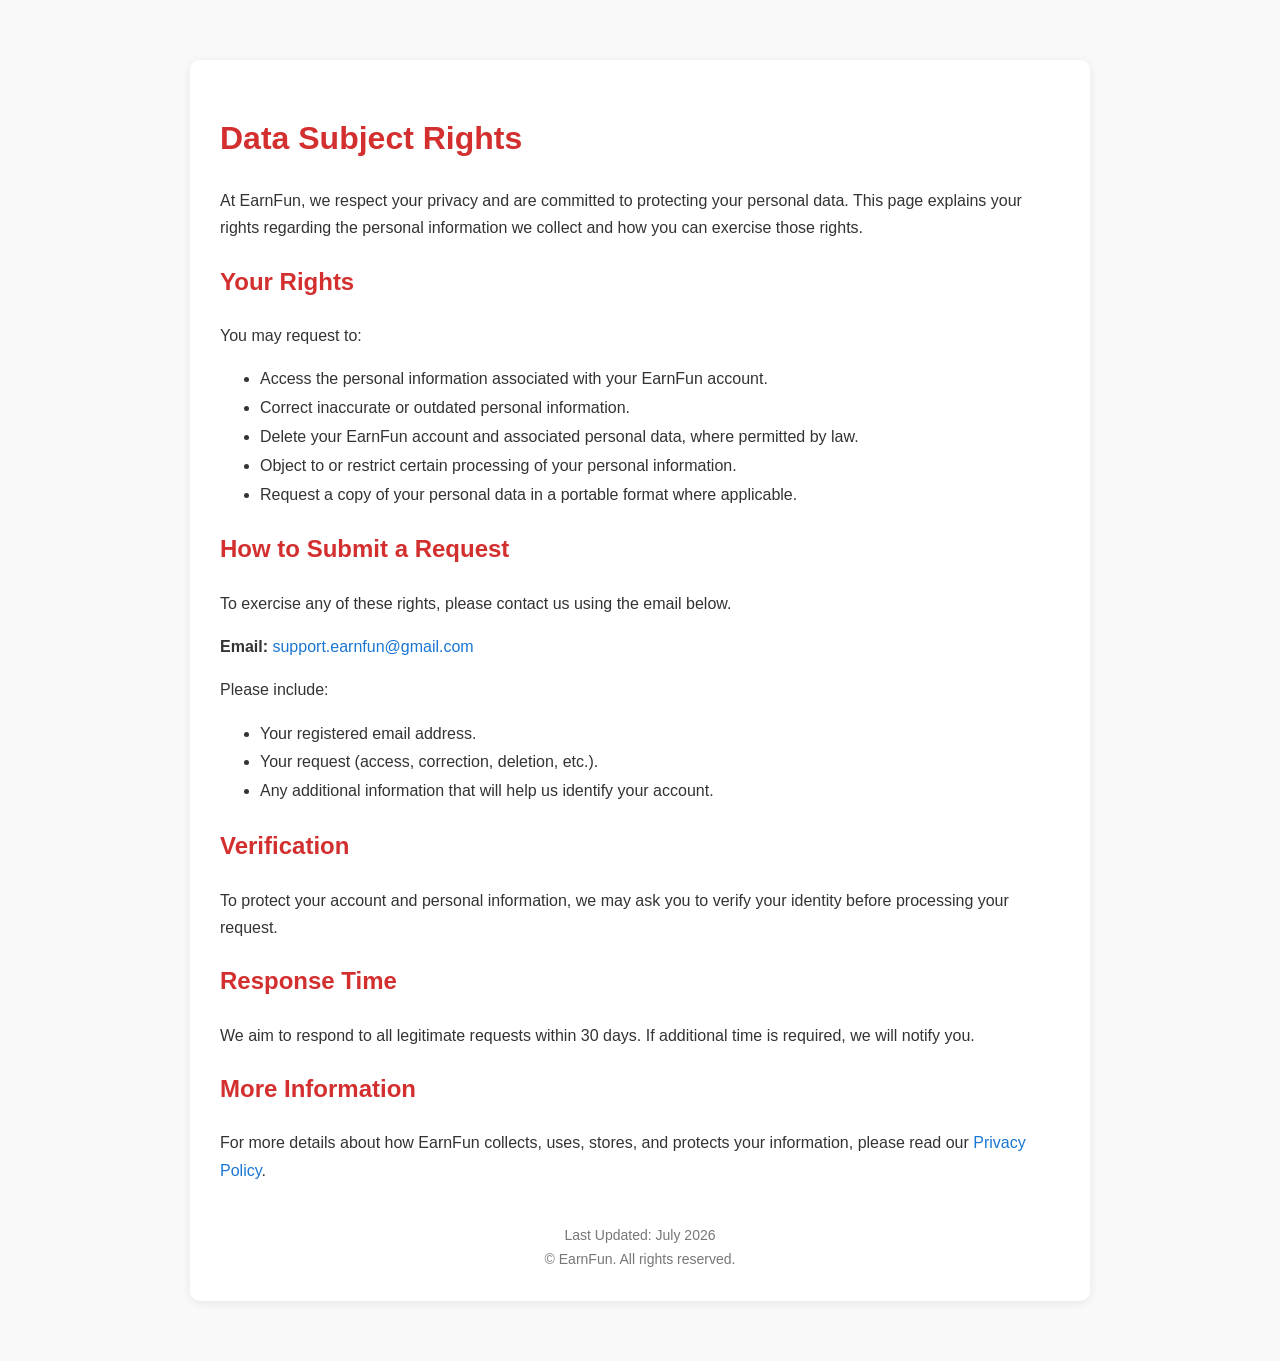
==== data-rights.html @ c032284d "Add Data Subject Rights page for EarnFun This HTML file outlines the data subject rights for EarnFun" ====
<!DOCTYPE html>
<html lang="en">
<head>
    <meta charset="UTF-8">
    <meta name="viewport" content="width=device-width, initial-scale=1.0">
    <title>Data Subject Rights - EarnFun</title>
    <style>
        body {
            font-family: Arial, sans-serif;
            max-width: 900px;
            margin: 40px auto;
            padding: 20px;
            line-height: 1.7;
            color: #333;
            background: #f9f9f9;
        }

        .container {
            background: white;
            padding: 30px;
            border-radius: 10px;
            box-shadow: 0 2px 10px rgba(0,0,0,.08);
        }

        h1, h2 {
            color: #d32f2f;
        }

        a {
            color: #1976d2;
            text-decoration: none;
        }

        a:hover {
            text-decoration: underline;
        }

        footer {
            margin-top: 40px;
            font-size: 14px;
            color: #777;
            text-align: center;
        }

        ul {
            line-height: 1.8;
        }
    </style>
</head>
<body>

<div class="container">

<h1>Data Subject Rights</h1>

<p>
At EarnFun, we respect your privacy and are committed to protecting your personal data.
This page explains your rights regarding the personal information we collect and how you can exercise those rights.
</p>

<h2>Your Rights</h2>

<p>You may request to:</p>

<ul>
    <li>Access the personal information associated with your EarnFun account.</li>
    <li>Correct inaccurate or outdated personal information.</li>
    <li>Delete your EarnFun account and associated personal data, where permitted by law.</li>
    <li>Object to or restrict certain processing of your personal information.</li>
    <li>Request a copy of your personal data in a portable format where applicable.</li>
</ul>

<h2>How to Submit a Request</h2>

<p>
To exercise any of these rights, please contact us using the email below.
</p>

<p>
<strong>Email:</strong>
<a href="mailto:support.earnfun@gmail.com">support.earnfun@gmail.com</a>
</p>

<p>
Please include:
</p>

<ul>
    <li>Your registered email address.</li>
    <li>Your request (access, correction, deletion, etc.).</li>
    <li>Any additional information that will help us identify your account.</li>
</ul>

<h2>Verification</h2>

<p>
To protect your account and personal information, we may ask you to verify your identity before processing your request.
</p>

<h2>Response Time</h2>

<p>
We aim to respond to all legitimate requests within 30 days. If additional time is required, we will notify you.
</p>

<h2>More Information</h2>

<p>
For more details about how EarnFun collects, uses, stores, and protects your information, please read our
<a href="privacy.html">Privacy Policy</a>.
</p>

<footer>
Last Updated: July 2026<br>
© EarnFun. All rights reserved.
</footer>

</div>

</body>
</html>
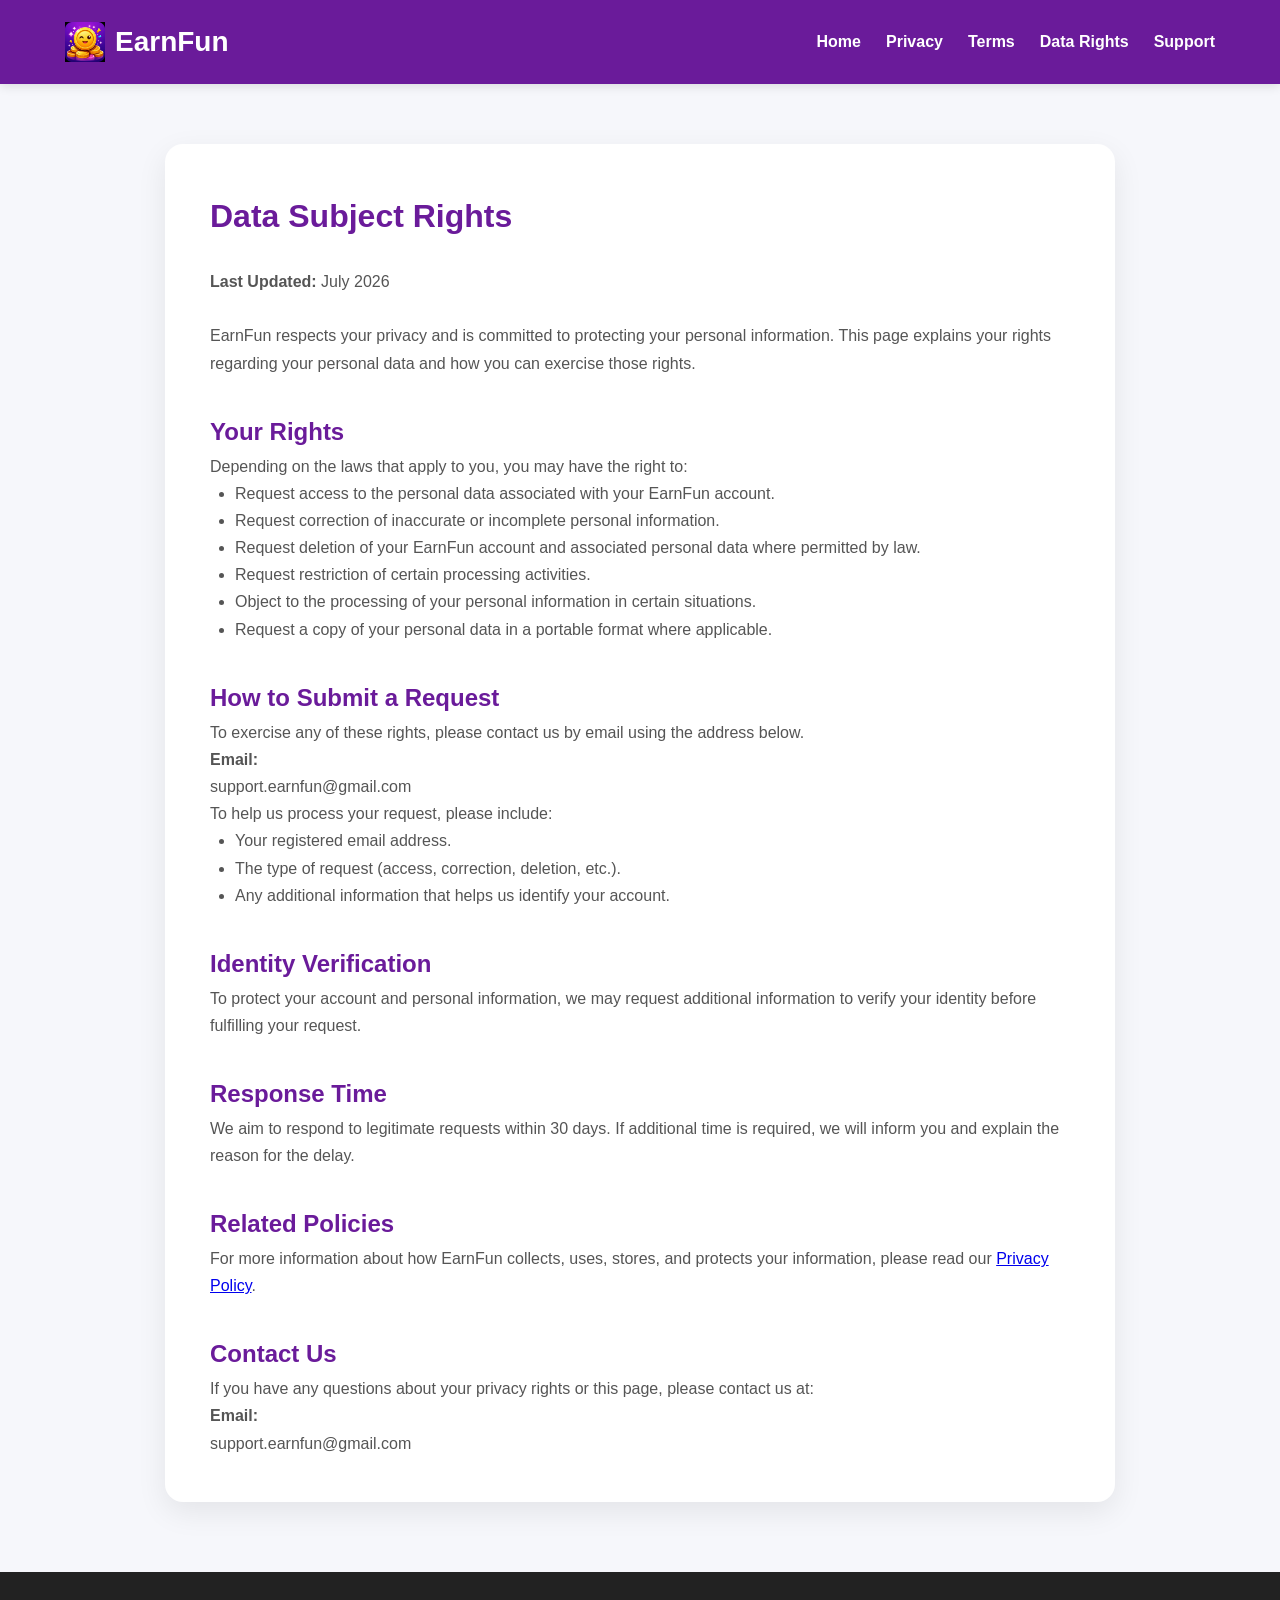
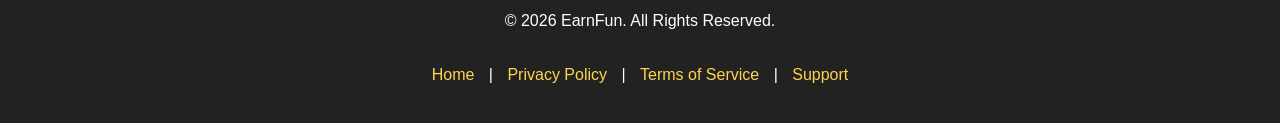
==== commit cc8be91a: "Update title and add navigation to data-rights.html" ====
--- a/data-rights.html
+++ b/data-rights.html
@@ -1,121 +1,146 @@
 <!DOCTYPE html>
 <html lang="en">
+
 <head>
     <meta charset="UTF-8">
     <meta name="viewport" content="width=device-width, initial-scale=1.0">
-    <title>Data Subject Rights - EarnFun</title>
-    <style>
-        body {
-            font-family: Arial, sans-serif;
-            max-width: 900px;
-            margin: 40px auto;
-            padding: 20px;
-            line-height: 1.7;
-            color: #333;
-            background: #f9f9f9;
-        }
 
-        .container {
-            background: white;
-            padding: 30px;
-            border-radius: 10px;
-            box-shadow: 0 2px 10px rgba(0,0,0,.08);
-        }
+    <title>Data Subject Rights | EarnFun</title>
 
-        h1, h2 {
-            color: #d32f2f;
-        }
+    <meta name="description"
+        content="Learn about your privacy rights and how to request access, correction, or deletion of your personal data in EarnFun.">
 
-        a {
-            color: #1976d2;
-            text-decoration: none;
-        }
+    <link rel="stylesheet" href="style.css">
+</head>
 
-        a:hover {
-            text-decoration: underline;
-        }
-
-        footer {
-            margin-top: 40px;
-            font-size: 14px;
-            color: #777;
-            text-align: center;
-        }
-
-        ul {
-            line-height: 1.8;
-        }
-    </style>
-</head>
 <body>
 
-<div class="container">
+    <!-- Navigation -->
 
-<h1>Data Subject Rights</h1>
+    <nav>
+        <div class="nav-container">
 
-<p>
-At EarnFun, we respect your privacy and are committed to protecting your personal data.
-This page explains your rights regarding the personal information we collect and how you can exercise those rights.
-</p>
+            <a href="index.html" class="logo">
+                <img src="logo.png" alt="EarnFun Logo">
+                <span>EarnFun</span>
+            </a>
 
-<h2>Your Rights</h2>
+            <ul>
+                <li><a href="index.html">Home</a></li>
+                <li><a href="privacy.html">Privacy</a></li>
+                <li><a href="terms.html">Terms</a></li>
+                <li><a href="data-rights.html">Data Rights</a></li>
+                <li><a href="support.html">Support</a></li>
+            </ul>
 
-<p>You may request to:</p>
+        </div>
+    </nav>
 
-<ul>
-    <li>Access the personal information associated with your EarnFun account.</li>
-    <li>Correct inaccurate or outdated personal information.</li>
-    <li>Delete your EarnFun account and associated personal data, where permitted by law.</li>
-    <li>Object to or restrict certain processing of your personal information.</li>
-    <li>Request a copy of your personal data in a portable format where applicable.</li>
-</ul>
+    <div class="page">
 
-<h2>How to Submit a Request</h2>
+        <h1>Data Subject Rights</h1>
 
-<p>
-To exercise any of these rights, please contact us using the email below.
-</p>
+        <p><strong>Last Updated:</strong> July 2026</p>
 
-<p>
-<strong>Email:</strong>
-<a href="mailto:support.earnfun@gmail.com">support.earnfun@gmail.com</a>
-</p>
+        <br>
 
-<p>
-Please include:
-</p>
+        <p>
+            EarnFun respects your privacy and is committed to protecting your
+            personal information. This page explains your rights regarding your
+            personal data and how you can exercise those rights.
+        </p>
 
-<ul>
-    <li>Your registered email address.</li>
-    <li>Your request (access, correction, deletion, etc.).</li>
-    <li>Any additional information that will help us identify your account.</li>
-</ul>
+        <h2>Your Rights</h2>
 
-<h2>Verification</h2>
+        <p>
+            Depending on the laws that apply to you, you may have the right to:
+        </p>
 
-<p>
-To protect your account and personal information, we may ask you to verify your identity before processing your request.
-</p>
+        <ul>
+            <li>Request access to the personal data associated with your EarnFun account.</li>
+            <li>Request correction of inaccurate or incomplete personal information.</li>
+            <li>Request deletion of your EarnFun account and associated personal data where permitted by law.</li>
+            <li>Request restriction of certain processing activities.</li>
+            <li>Object to the processing of your personal information in certain situations.</li>
+            <li>Request a copy of your personal data in a portable format where applicable.</li>
+        </ul>
 
-<h2>Response Time</h2>
+        <h2>How to Submit a Request</h2>
 
-<p>
-We aim to respond to all legitimate requests within 30 days. If additional time is required, we will notify you.
-</p>
+        <p>
+            To exercise any of these rights, please contact us by email using the
+            address below.
+        </p>
 
-<h2>More Information</h2>
+        <p>
+            <strong>Email:</strong><br>
+            support.earnfun@gmail.com
+        </p>
 
-<p>
-For more details about how EarnFun collects, uses, stores, and protects your information, please read our
-<a href="privacy.html">Privacy Policy</a>.
-</p>
+        <p>
+            To help us process your request, please include:
+        </p>
 
-<footer>
-Last Updated: July 2026<br>
-© EarnFun. All rights reserved.
-</footer>
+        <ul>
+            <li>Your registered email address.</li>
+            <li>The type of request (access, correction, deletion, etc.).</li>
+            <li>Any additional information that helps us identify your account.</li>
+        </ul>
 
-</div>
+        <h2>Identity Verification</h2>
+
+        <p>
+            To protect your account and personal information, we may request
+            additional information to verify your identity before fulfilling your
+            request.
+        </p>
+
+        <h2>Response Time</h2>
+
+        <p>
+            We aim to respond to legitimate requests within 30 days. If additional
+            time is required, we will inform you and explain the reason for the
+            delay.
+        </p>
+
+        <h2>Related Policies</h2>
+
+        <p>
+            For more information about how EarnFun collects, uses, stores, and
+            protects your information, please read our
+            <a href="privacy.html">Privacy Policy</a>.
+        </p>
+
+        <h2>Contact Us</h2>
+
+        <p>
+            If you have any questions about your privacy rights or this page,
+            please contact us at:
+        </p>
+
+        <p>
+            <strong>Email:</strong><br>
+            support.earnfun@gmail.com
+        </p>
+
+    </div>
+
+    <footer>
+
+        <p>© 2026 EarnFun. All Rights Reserved.</p>
+
+        <br>
+
+        <a href="index.html">Home</a> |
+
+        <a href="privacy.html">Privacy Policy</a> |
+
+        <a href="terms.html">Terms of Service</a> |
+
+        <a href="support.html">Support</a>
+
+    </footer>
 
 </body>
+
 </html>
--- a/style.css
+++ b/style.css
@@ -0,0 +1,292 @@
+/* ==============================
+   EarnFun Official Website
+   Author: EarnFun
+================================ */
+
+*{
+    margin:0;
+    padding:0;
+    box-sizing:border-box;
+    scroll-behavior:smooth;
+}
+
+body{
+    font-family:Arial, Helvetica, sans-serif;
+    background:#f6f7fb;
+    color:#222;
+    line-height:1.7;
+}
+
+/* Navigation */
+
+nav{
+    width:100%;
+    background:#6A1B9A;
+    position:sticky;
+    top:0;
+    z-index:999;
+    box-shadow:0 2px 10px rgba(0,0,0,.12);
+}
+
+.nav-container{
+    max-width:1200px;
+    margin:auto;
+    display:flex;
+    justify-content:space-between;
+    align-items:center;
+    padding:18px 25px;
+}
+
+.logo {
+    display: flex;
+    align-items: center;
+    text-decoration: none;
+    font-size: 28px;
+    font-weight: bold;
+    color: white;
+    gap: 10px;
+}
+
+.logo img {
+    width: 40px;
+    height: 40px;
+    max-width: 40px;
+    max-height: 40px;
+    object-fit: contain;
+    display: block;
+}
+
+.logo span {
+    color: white;
+}
+
+nav ul{
+    list-style:none;
+    display:flex;
+    gap:25px;
+}
+
+nav ul li a{
+    color:white;
+    text-decoration:none;
+    font-weight:600;
+    transition:.3s;
+}
+
+nav ul li a:hover{
+    color:#FFD54F;
+}
+
+/* Hero */
+
+.hero{
+    background:linear-gradient(135deg,#6A1B9A,#8E24AA);
+    color:white;
+    padding:90px 20px;
+    text-align:center;
+}
+
+.hero h1{
+    font-size:60px;
+    margin-bottom:15px;
+}
+
+.hero p{
+    font-size:22px;
+    opacity:.95;
+    margin-bottom:35px;
+}
+
+.hero-buttons{
+    display:flex;
+    justify-content:center;
+    flex-wrap:wrap;
+    gap:15px;
+}
+
+.button{
+    display:inline-block;
+    background:#FFD54F;
+    color:#222;
+    text-decoration:none;
+    padding:15px 35px;
+    border-radius:40px;
+    font-weight:bold;
+    transition:.3s;
+}
+
+.button:hover{
+    transform:translateY(-3px);
+    box-shadow:0 10px 20px rgba(0,0,0,.2);
+}
+
+.button-outline{
+    background:transparent;
+    border:2px solid white;
+    color:white;
+}
+
+.button-outline:hover{
+    background:white;
+    color:#6A1B9A;
+}
+
+/* General */
+
+.container{
+    max-width:1200px;
+    margin:auto;
+    padding:70px 25px;
+}
+
+.section-title{
+    text-align:center;
+    font-size:38px;
+    color:#6A1B9A;
+    margin-bottom:15px;
+}
+
+.section-subtitle{
+    text-align:center;
+    color:#777;
+    margin-bottom:50px;
+}
+
+/* Cards */
+
+.grid{
+    display:grid;
+    grid-template-columns:repeat(auto-fit,minmax(260px,1fr));
+    gap:25px;
+}
+
+.card{
+    background:white;
+    border-radius:20px;
+    padding:35px;
+    box-shadow:0 10px 30px rgba(0,0,0,.08);
+    transition:.3s;
+}
+
+.card:hover{
+    transform:translateY(-6px);
+}
+
+.card h3{
+    color:#6A1B9A;
+    margin-bottom:15px;
+}
+
+.card p{
+    color:#555;
+}
+
+/* Timeline */
+
+.timeline{
+    display:grid;
+    grid-template-columns:repeat(auto-fit,minmax(220px,1fr));
+    gap:20px;
+    margin-top:35px;
+}
+
+.step{
+    background:white;
+    padding:30px;
+    border-radius:18px;
+    text-align:center;
+    box-shadow:0 10px 25px rgba(0,0,0,.08);
+}
+
+.step-number{
+    width:55px;
+    height:55px;
+    background:#6A1B9A;
+    color:white;
+    border-radius:50%;
+    display:flex;
+    align-items:center;
+    justify-content:center;
+    margin:auto;
+    font-size:24px;
+    font-weight:bold;
+    margin-bottom:18px;
+}
+
+/* Legal Pages */
+
+.page{
+    max-width:950px;
+    margin:60px auto;
+    background:white;
+    padding:45px;
+    border-radius:18px;
+    box-shadow:0 10px 30px rgba(0,0,0,.08);
+}
+
+.page h1{
+    color:#6A1B9A;
+    margin-bottom:25px;
+}
+
+.page h2{
+    margin-top:35px;
+    color:#6A1B9A;
+}
+
+.page p,
+.page li{
+    color:#555;
+}
+
+.page ul{
+    padding-left:25px;
+}
+
+/* Footer */
+
+footer{
+    background:#222;
+    color:white;
+    text-align:center;
+    padding:35px 20px;
+    margin-top:70px;
+}
+
+footer a{
+    color:#FFD54F;
+    text-decoration:none;
+    margin:0 10px;
+}
+
+footer a:hover{
+    text-decoration:underline;
+}
+
+/* Responsive */
+
+@media(max-width:768px){
+
+.hero h1{
+    font-size:42px;
+}
+
+.hero p{
+    font-size:18px;
+}
+
+nav ul{
+    gap:15px;
+    font-size:14px;
+}
+
+.section-title{
+    font-size:30px;
+}
+
+.page{
+    margin:25px;
+    padding:30px;
+}
+
+}
